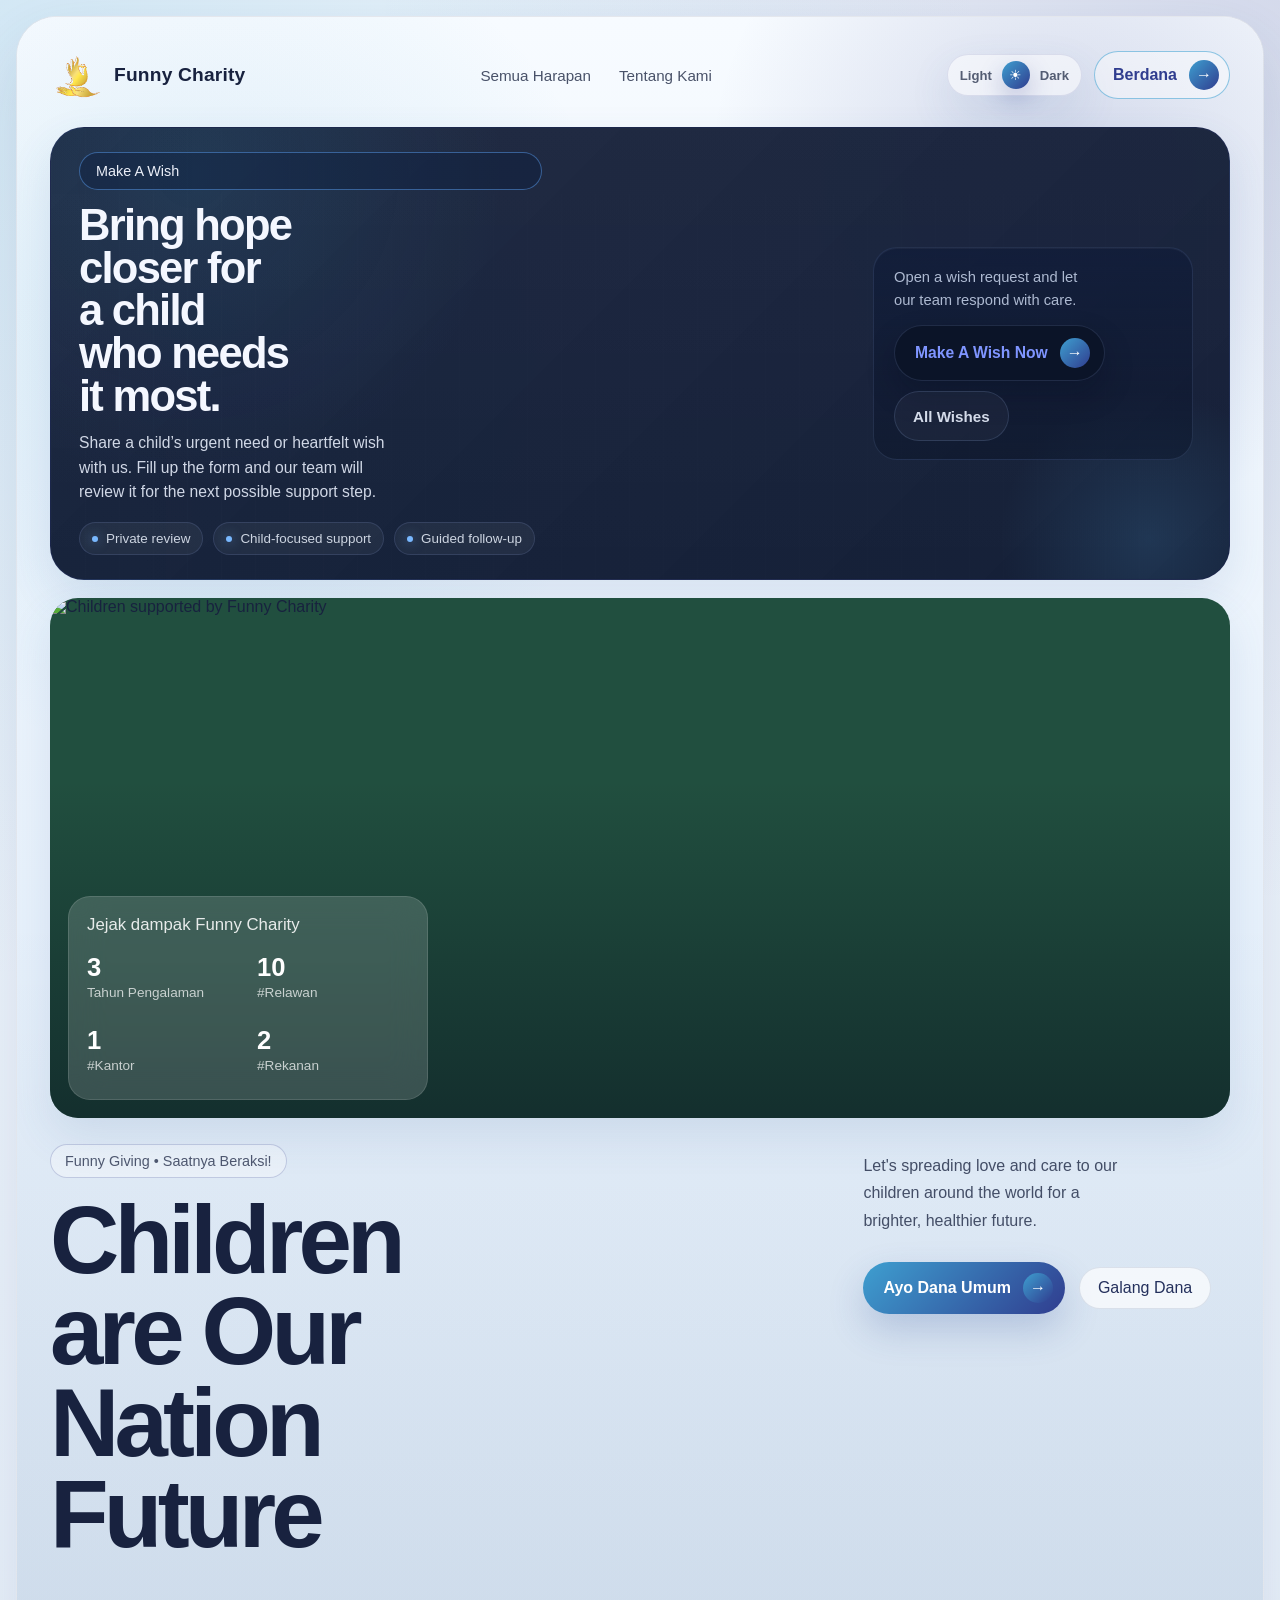
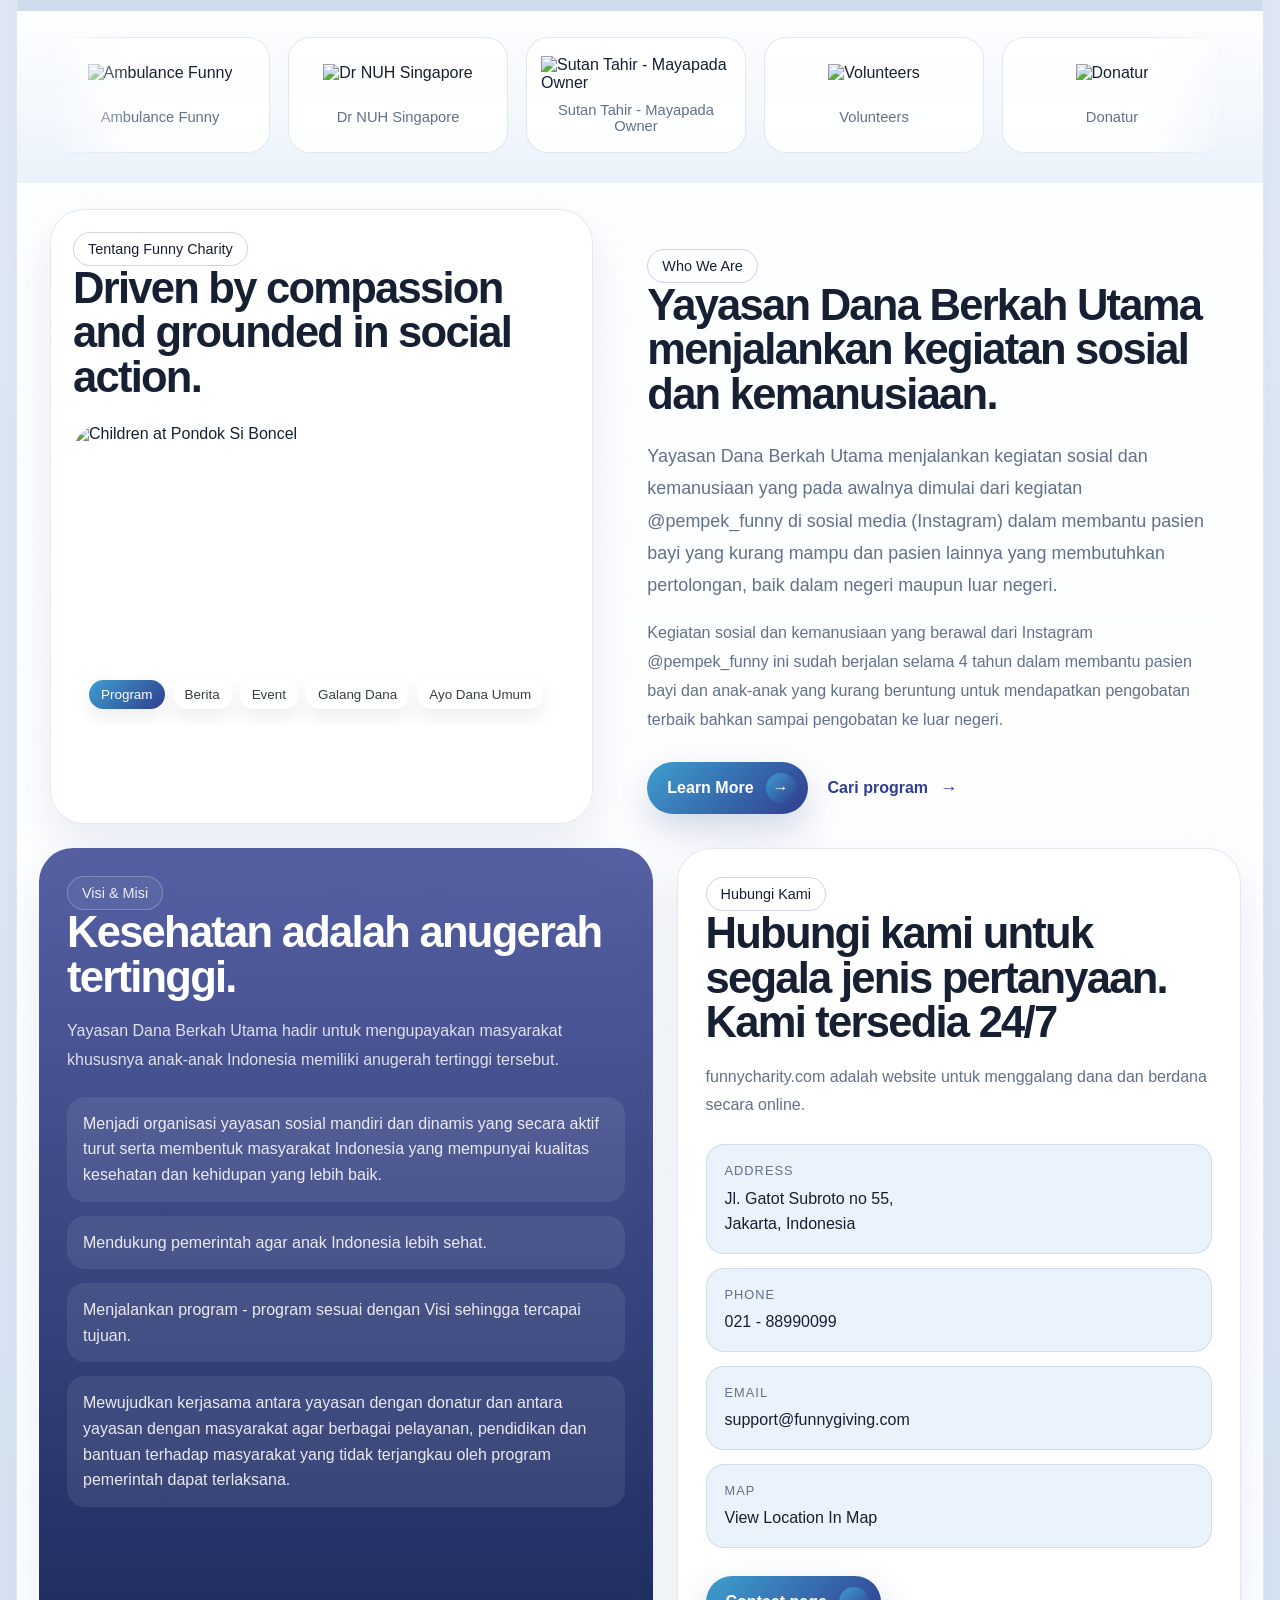
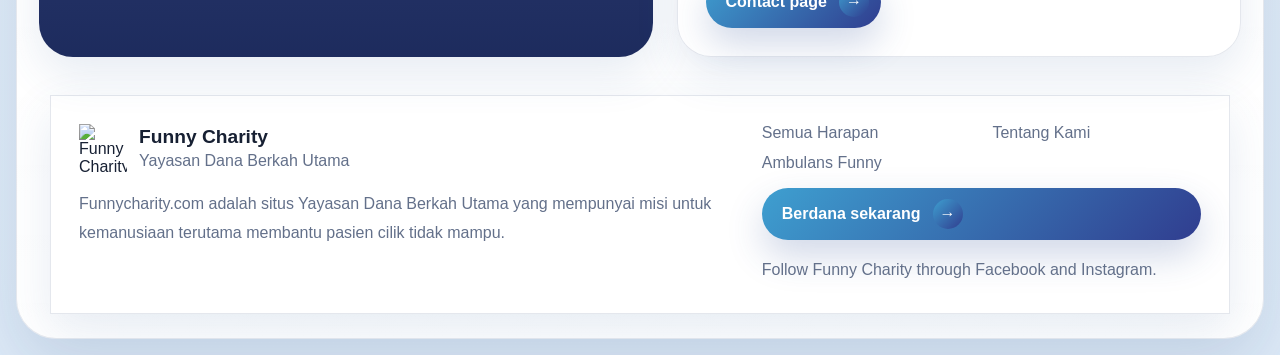
==== index.html @ 7065d40a "Prepare static site for GitHub Pages homepage - add index.html as the new homepage entry cloned from" ====
<!DOCTYPE html>
<html lang="en">
  <head>
    <meta charset="UTF-8" />
    <meta name="viewport" content="width=device-width, initial-scale=1.0" />
    <title>Funny Giving - Saatnya Beraksi! | Version 02</title>
    <meta
      name="description"
      content="Funnycharity.com adalah website untuk menggalang dana dan berdonasi secara online"
    />
    <script>
      (function () {
        var storedTheme = localStorage.getItem("funny-theme");
        if (storedTheme === "light" || storedTheme === "dark") {
          document.documentElement.setAttribute("data-theme", storedTheme);
        }
      })();
    </script>
    <link rel="stylesheet" href="home-02.css" />
  </head>
  <body>
    <div class="page-shell">
      <section class="hero">
        <div class="container">
          <nav class="nav" aria-label="Primary">
            <a class="brand" href="index.html">
              <img
                src="assets/buddha-hand-transparent-tight.png"
                alt="Buddha hand logo"
              />
              <span>Funny Charity</span>
            </a>

            <ul class="nav-links">
              <li><a href="all-wishes.html">Semua Harapan</a></li>
              <li><a href="about-me.html">Tentang Kami</a></li>
            </ul>

            <div class="nav-actions">
              <button
                class="theme-toggle"
                type="button"
                aria-label="Switch to dark mode"
                aria-pressed="false"
              >
                <span class="theme-toggle-track">
                  <span class="theme-toggle-label theme-toggle-label-light">Light</span>
                  <span class="theme-toggle-thumb" aria-hidden="true"></span>
                  <span class="theme-toggle-label theme-toggle-label-dark">Dark</span>
                </span>
              </button>

              <a class="nav-cta" href="https://funnycharity.com/general-donate">
                <span>Berdana</span>
                <span aria-hidden="true">→</span>
              </a>
            </div>
          </nav>

          <div class="wish-banner">
            <div class="wish-banner-copy">
              <span class="section-pill">Make A Wish</span>
              <h2>Bring hope closer for a child who needs it most.</h2>
              <p>
                Share a child’s urgent need or heartfelt wish with us. Fill up the form
                and our team will review it for the next possible support step.
              </p>
              <div class="wish-banner-meta" aria-label="Wish request highlights">
                <span>Private review</span>
                <span>Child-focused support</span>
                <span>Guided follow-up</span>
              </div>
            </div>
            <div class="wish-banner-side">
              <p class="wish-banner-note">Open a wish request and let our team respond with care.</p>
              <div class="wish-banner-actions">
                <a class="wish-banner-cta" href="#">
                  <span>Make A Wish Now</span>
                  <span class="button-arrow" aria-hidden="true">→</span>
                </a>
                <a class="wish-banner-secondary" href="all-wishes.html">
                  <span>All Wishes</span>
                </a>
              </div>
            </div>
          </div>

          <div class="hero-media">
            <img
              src="https://funnycharity.com/charity/external/banner/images/5cb47c606c89e_Boncel3.jpg"
              alt="Children supported by Funny Charity"
            />

            <div class="stats-card">
              <h2>Jejak dampak Funny Charity</h2>
              <div class="stats-row">
                <div class="metric">
                  <strong>3</strong>
                  <span>Tahun Pengalaman</span>
                </div>
                <div class="metric">
                  <strong>10</strong>
                  <span>#Relawan</span>
                </div>
                <div class="metric">
                  <strong>1</strong>
                  <span>#Kantor</span>
                </div>
                <div class="metric">
                  <strong>2</strong>
                  <span>#Rekanan</span>
                </div>
              </div>
            </div>
          </div>

          <div class="hero-grid">
            <div class="hero-copy">
              <span class="eyebrow">Funny Giving • Saatnya Beraksi!</span>
              <h1>Children are Our Nation Future</h1>
            </div>

            <div class="hero-side">
              <p>
                Let's spreading love and care to our children around the world for a
                brighter, healthier future.
              </p>
              <div class="hero-actions">
                <a class="button-primary" href="https://funnycharity.com/general-donate">
                  <span>Ayo Dana Umum</span>
                  <span class="button-arrow" aria-hidden="true">→</span>
                </a>
                <a class="button-secondary" href="https://funnycharity.com/make-campaign">
                  <span>Galang Dana</span>
                </a>
              </div>
            </div>
          </div>
        </div>
      </section>

      <section class="partners">
        <div class="container">
          <div class="partner-marquee">
            <div class="partner-track">
              <a class="partner-card" href="https://funnycharity.com/ambulance.php">
                <img
                  src="https://funnycharity.com/charity/giving/resources/images/partners/ambulance-funny-01.jpg"
                  alt="Ambulance Funny"
                />
                <span>Ambulance Funny</span>
              </a>
              <div class="partner-card">
                <img
                  src="https://funnycharity.com/charity/giving/resources/images/partners/img-5.jpg"
                  alt="Dr NUH Singapore"
                />
                <span>Dr NUH Singapore</span>
              </div>
              <div class="partner-card">
                <img
                  src="https://funnycharity.com/charity/giving/resources/images/partners/img-3.jpg"
                  alt="Sutan Tahir - Mayapada Owner"
                />
                <span>Sutan Tahir - Mayapada Owner</span>
              </div>
              <div class="partner-card">
                <img
                  src="https://funnycharity.com/charity/giving/resources/images/partners/img-4.jpg"
                  alt="Volunteers"
                />
                <span>Volunteers</span>
              </div>
              <div class="partner-card">
                <img
                  src="https://funnycharity.com/charity/giving/resources/images/partners/img-5.jpg"
                  alt="Donatur"
                />
                <span>Donatur</span>
              </div>
            </div>

            <div class="partner-track" aria-hidden="true">
              <a class="partner-card" href="https://funnycharity.com/ambulance.php" tabindex="-1">
                <img
                  src="https://funnycharity.com/charity/giving/resources/images/partners/ambulance-funny-01.jpg"
                  alt=""
                />
                <span>Ambulance Funny</span>
              </a>
              <div class="partner-card">
                <img
                  src="https://funnycharity.com/charity/giving/resources/images/partners/img-5.jpg"
                  alt=""
                />
                <span>Dr NUH Singapore</span>
              </div>
              <div class="partner-card">
                <img
                  src="https://funnycharity.com/charity/giving/resources/images/partners/img-3.jpg"
                  alt=""
                />
                <span>Sutan Tahir - Mayapada Owner</span>
              </div>
              <div class="partner-card">
                <img
                  src="https://funnycharity.com/charity/giving/resources/images/partners/img-4.jpg"
                  alt=""
                />
                <span>Volunteers</span>
              </div>
              <div class="partner-card">
                <img
                  src="https://funnycharity.com/charity/giving/resources/images/partners/img-5.jpg"
                  alt=""
                />
                <span>Donatur</span>
              </div>
            </div>
          </div>
        </div>
      </section>

      <section class="section">
        <div class="container two-column">
          <div class="panel panel-visual">
            <span class="section-pill">Tentang Funny Charity</span>
            <h2>Driven by compassion and grounded in social action.</h2>

            <div class="panel-image">
              <img
                src="https://funnycharity.com/charity/external/banner/images/5cc150e307b4e_Boncel10-1.jpg"
                alt="Children at Pondok Si Boncel"
              />

              <div class="tag-list" aria-label="Program tags">
                <span class="tag tag-highlight">Program</span>
                <span class="tag">Berita</span>
                <span class="tag">Event</span>
                <span class="tag">Galang Dana</span>
                <span class="tag">Ayo Dana Umum</span>
              </div>
            </div>
          </div>

          <div class="content-pane">
            <span class="section-pill">Who We Are</span>
            <h2>
              Yayasan Dana Berkah Utama menjalankan kegiatan sosial dan kemanusiaan.
            </h2>
            <p class="lead">
              Yayasan Dana Berkah Utama menjalankan kegiatan sosial dan kemanusiaan yang
              pada awalnya dimulai dari kegiatan @pempek_funny di sosial media
              (Instagram) dalam membantu pasien bayi yang kurang mampu dan pasien
              lainnya yang membutuhkan pertolongan, baik dalam negeri maupun luar negeri.
            </p>
            <p class="paragraph-spacer">
              Kegiatan sosial dan kemanusiaan yang berawal dari Instagram @pempek_funny
              ini sudah berjalan selama 4 tahun dalam membantu pasien bayi dan anak-anak
              yang kurang beruntung untuk mendapatkan pengobatan terbaik bahkan sampai
              pengobatan ke luar negeri.
            </p>

            <div class="button-row">
              <a class="button-primary" href="https://funnycharity.com/about">
                <span>Learn More</span>
                <span class="button-arrow" aria-hidden="true">→</span>
              </a>
              <a class="mini-link" href="https://funnycharity.com/program/all">
                <span>Cari program</span>
                <span aria-hidden="true">→</span>
              </a>
            </div>
          </div>
        </div>
      </section>

      <section class="split-lower">
        <div class="vision-card">
          <span class="section-pill">Visi &amp; Misi</span>
          <h3>Kesehatan adalah anugerah tertinggi.</h3>
          <p class="vision-copy">
            Yayasan Dana Berkah Utama hadir untuk mengupayakan masyarakat khususnya
            anak-anak Indonesia memiliki anugerah tertinggi tersebut.
          </p>
          <ul class="vision-list">
            <li>
              Menjadi organisasi yayasan sosial mandiri dan dinamis yang secara aktif
              turut serta membentuk masyarakat Indonesia yang mempunyai kualitas
              kesehatan dan kehidupan yang lebih baik.
            </li>
            <li>Mendukung pemerintah agar anak Indonesia lebih sehat.</li>
            <li>
              Menjalankan program - program sesuai dengan Visi sehingga tercapai tujuan.
            </li>
            <li>
              Mewujudkan kerjasama antara yayasan dengan donatur dan antara yayasan
              dengan masyarakat agar berbagai pelayanan, pendidikan dan bantuan terhadap
              masyarakat yang tidak terjangkau oleh program pemerintah dapat terlaksana.
            </li>
          </ul>
        </div>

        <div class="contact-card">
          <span class="section-pill">Hubungi Kami</span>
          <h2>Hubungi kami untuk segala jenis pertanyaan. Kami tersedia 24/7</h2>
          <p class="paragraph-spacer">
            funnycharity.com adalah website untuk menggalang dana dan berdana secara
            online.
          </p>

          <ul class="contact-list">
            <li>
              <span class="contact-label">Address</span>
              Jl. Gatot Subroto no 55,<br />Jakarta, Indonesia
            </li>
            <li>
              <span class="contact-label">Phone</span>
              <a href="tel:02188990099">021 - 88990099</a>
            </li>
            <li>
              <span class="contact-label">Email</span>
              <a href="mailto:support@funnygiving.com">support@funnygiving.com</a>
            </li>
            <li>
              <span class="contact-label">Map</span>
              <a
                href="https://www.google.com/maps/embed?pb=!1m18!1m12!1m3!1d3677.7898246149844!2d89.5601340147084!3d22.810250485060976!2m3!1f0!2f0!3f0!3m2!1i1024!2i768!4f13.1!3m3!1m2!1s0x39ff901d89110f01%3A0x8dbefa2e360efc60!2z4Kaw4Kef4KeH4KayIOCmruCni-CnnA!5e0!3m2!1sbn!2sbd!4v1486012212575"
              >
                View Location In Map
              </a>
            </li>
          </ul>

          <div class="button-row">
            <a class="button-primary" href="https://funnycharity.com/contact">
              <span>Contact page</span>
              <span class="button-arrow" aria-hidden="true">→</span>
            </a>
          </div>
        </div>
      </section>

      <footer>
        <div class="container footer-panel">
          <div>
            <div class="footer-brand">
              <img
                src="https://funnycharity.com/charity/giving/resources/images/footer-logo.png"
                alt="Funny Charity"
              />
              <div>
                <strong class="footer-brand-title">Funny Charity</strong>
                <span class="footer-brand-subtitle">Yayasan Dana Berkah Utama</span>
              </div>
            </div>

            <p class="footer-copy">
              Funnycharity.com adalah situs Yayasan Dana Berkah Utama yang mempunyai
              misi untuk kemanusiaan terutama membantu pasien cilik tidak mampu.
            </p>
          </div>

          <div class="footer-cta">
            <ul class="footer-links">
              <li><a href="all-wishes.html">Semua Harapan</a></li>
              <li><a href="about-me.html">Tentang Kami</a></li>
              <li><a href="https://funnycharity.com/ambulance">Ambulans Funny</a></li>
            </ul>
            <a class="button-primary" href="https://funnycharity.com/general-donate">
              <span>Berdana sekarang</span>
              <span class="button-arrow" aria-hidden="true">→</span>
            </a>
            <p>
              Follow Funny Charity through
              <a href="https://www.facebook.com/pempekfunny">Facebook</a>
              and
              <a href="https://www.instagram.com/pempek_funny">Instagram</a>.
            </p>
          </div>
        </div>
      </footer>
    </div>

    <script>
      (function () {
        var root = document.documentElement;
        var toggle = document.querySelector(".theme-toggle");
        if (!toggle) return;

        function getTheme() {
          return root.getAttribute("data-theme") === "dark" ? "dark" : "light";
        }

        function applyTheme(theme) {
          root.setAttribute("data-theme", theme);
          localStorage.setItem("funny-theme", theme);
          var isDark = theme === "dark";
          toggle.setAttribute("aria-pressed", String(isDark));
          toggle.setAttribute(
            "aria-label",
            isDark ? "Switch to light mode" : "Switch to dark mode"
          );
        }

        applyTheme(getTheme());

        toggle.addEventListener("click", function () {
          applyTheme(getTheme() === "dark" ? "light" : "dark");
        });
      })();
    </script>
  </body>
</html>
---- home-02.css ----
:root {
  --font-base: "Avenir Next", "Segoe UI", sans-serif;
  --blue-500: #3e9fd0;
  --blue-600: #2f87bb;
  --indigo-700: #303d8f;
  --indigo-800: #253374;
  --gold-500: #e3b437;
  --radius-xl: 34px;
  --radius-lg: 26px;
  --radius-md: 18px;
  --max: 1180px;
  --bg: #edf4fb;
  --bg-gradient-start: #f5f9fe;
  --bg-gradient-end: #deebf8;
  --surface: rgba(255, 255, 255, 0.8);
  --surface-strong: #ffffff;
  --surface-soft: #eaf2fb;
  --hero-start: #f7fbff;
  --hero-end: #dbe9f8;
  --hero-ink: #18223f;
  --ink: #172033;
  --muted: #63708a;
  --line: rgba(39, 60, 109, 0.12);
  --border-strong: rgba(48, 61, 143, 0.22);
  --accent: var(--blue-500);
  --accent-strong: var(--indigo-700);
  --accent-contrast: #ffffff;
  --button-secondary-bg: rgba(255, 255, 255, 0.68);
  --button-secondary-ink: #24305c;
  --card-shadow: 0 28px 70px rgba(33, 60, 113, 0.15);
  --soft-shadow: 0 18px 44px rgba(55, 96, 153, 0.12);
  --glass: rgba(255, 255, 255, 0.16);
  --panel-overlay: linear-gradient(180deg, rgba(255, 255, 255, 0.08), rgba(255, 255, 255, 0));
  color-scheme: light;
}

:root[data-theme="dark"] {
  --bg: #09101f;
  --bg-gradient-start: #10192e;
  --bg-gradient-end: #050913;
  --surface: rgba(12, 20, 38, 0.9);
  --surface-strong: #101a31;
  --surface-soft: #15223f;
  --hero-start: #111d38;
  --hero-end: #070c19;
  --hero-ink: #f4f7ff;
  --ink: #e8eefc;
  --muted: #9aa8c6;
  --line: rgba(145, 169, 226, 0.16);
  --border-strong: rgba(84, 167, 224, 0.36);
  --accent: #54a7e0;
  --accent-strong: #7b8fff;
  --accent-contrast: #061122;
  --button-secondary-bg: rgba(115, 147, 219, 0.12);
  --button-secondary-ink: #edf4ff;
  --card-shadow: 0 28px 80px rgba(1, 7, 18, 0.55);
  --soft-shadow: 0 20px 48px rgba(0, 0, 0, 0.28);
  --glass: rgba(11, 21, 43, 0.42);
  --panel-overlay: linear-gradient(180deg, rgba(91, 124, 198, 0.08), rgba(14, 19, 34, 0));
  color-scheme: dark;
}

* {
  box-sizing: border-box;
}

html {
  scroll-behavior: smooth;
}

body {
  margin: 0;
  font-family: var(--font-base);
  color: var(--ink);
  background:
    radial-gradient(circle at top left, rgba(62, 159, 208, 0.18), transparent 26%),
    radial-gradient(circle at top right, rgba(48, 61, 143, 0.16), transparent 24%),
    linear-gradient(180deg, var(--bg-gradient-start) 0%, var(--bg-gradient-end) 100%);
  transition: background 220ms ease, color 220ms ease;
}

img {
  display: block;
  max-width: 100%;
}

a {
  color: inherit;
  text-decoration: none;
}

button {
  font: inherit;
}

h1,
h2,
h3,
p {
  margin: 0;
}

.page-shell {
  width: min(calc(100% - 32px), 1280px);
  margin: 16px auto;
  border-radius: 40px;
  overflow: hidden;
  box-shadow: var(--card-shadow);
  background: linear-gradient(180deg, var(--surface) 0%, var(--surface-strong) 100%);
  border: 1px solid var(--line);
  backdrop-filter: blur(18px);
}

.container {
  width: min(100%, var(--max));
  margin: 0 auto;
}

.hero {
  position: relative;
  padding: 28px 22px 18px;
  color: var(--hero-ink);
  background:
    radial-gradient(circle at 15% 20%, rgba(62, 159, 208, 0.16), transparent 26%),
    radial-gradient(circle at 84% 10%, rgba(48, 61, 143, 0.18), transparent 20%),
    linear-gradient(180deg, var(--hero-start), var(--hero-end));
}

.hero::after {
  content: "";
  position: absolute;
  inset: 0;
  background:
    linear-gradient(135deg, rgba(255, 255, 255, 0.06), transparent 34%),
    linear-gradient(180deg, transparent 56%, rgba(7, 14, 34, 0.06));
  pointer-events: none;
}

.hero > * {
  position: relative;
  z-index: 1;
}

.nav {
  display: flex;
  align-items: center;
  justify-content: space-between;
  gap: 20px;
  padding: 4px 0 26px;
}

.brand {
  display: inline-flex;
  align-items: center;
  gap: 12px;
  min-width: 0;
}

.brand img {
  width: 52px;
  height: 52px;
  object-fit: contain;
  flex: 0 0 auto;
}

.brand span {
  font-size: 1.2rem;
  font-weight: 600;
  letter-spacing: 0.01em;
}

.nav-links {
  display: flex;
  align-items: center;
  gap: 28px;
  list-style: none;
  padding: 0;
  margin: 0;
  color: color-mix(in srgb, var(--hero-ink) 78%, transparent);
  font-size: 0.95rem;
}

.nav-links a:hover,
.nav-links a:focus-visible,
.footer-links a:hover,
.footer-links a:focus-visible,
.contact-list a:hover,
.contact-list a:focus-visible {
  color: var(--accent);
}

.nav-actions {
  display: inline-flex;
  align-items: center;
  gap: 12px;
}

.theme-toggle {
  padding: 0;
  border: 0;
  background: transparent;
  color: inherit;
  cursor: pointer;
}

.theme-toggle-track {
  display: inline-flex;
  align-items: center;
  gap: 10px;
  min-width: 122px;
  padding: 6px 12px;
  border-radius: 999px;
  background: rgba(255, 255, 255, 0.5);
  border: 1px solid rgba(48, 61, 143, 0.12);
  box-shadow: var(--soft-shadow);
}

:root[data-theme="dark"] .theme-toggle-track {
  background: rgba(11, 20, 40, 0.84);
  border-color: rgba(102, 144, 227, 0.24);
}

.theme-toggle-label {
  font-size: 0.82rem;
  font-weight: 600;
  color: color-mix(in srgb, var(--hero-ink) 72%, transparent);
}

.theme-toggle-thumb {
  position: relative;
  display: inline-grid;
  place-items: center;
  width: 28px;
  height: 28px;
  flex: 0 0 28px;
  border-radius: 50%;
  background: linear-gradient(135deg, var(--accent), var(--accent-strong));
  box-shadow: 0 10px 24px rgba(47, 61, 143, 0.28);
}

.theme-toggle-thumb::before {
  content: "☀";
  font-size: 0.88rem;
  color: #fff;
}

:root[data-theme="dark"] .theme-toggle-thumb::before {
  content: "☾";
  color: var(--accent-contrast);
}

.nav-cta,
.button-primary,
.button-secondary,
.mini-link {
  display: inline-flex;
  align-items: center;
  gap: 12px;
  border-radius: 999px;
  transition: transform 180ms ease, box-shadow 180ms ease, background 180ms ease;
}

.nav-cta:hover,
.button-primary:hover,
.button-secondary:hover,
.mini-link:hover {
  transform: translateY(-1px);
}

.nav-cta {
  padding: 8px 10px 8px 18px;
  border: 1px solid color-mix(in srgb, var(--accent) 56%, transparent);
  color: var(--accent-strong);
  font-weight: 700;
  white-space: nowrap;
  background: rgba(255, 255, 255, 0.42);
}

:root[data-theme="dark"] .nav-cta {
  background: rgba(18, 28, 54, 0.8);
}

.nav-cta span:last-child,
.button-arrow {
  display: inline-grid;
  place-items: center;
  width: 30px;
  height: 30px;
  border-radius: 50%;
  background: linear-gradient(135deg, var(--accent), var(--accent-strong));
  color: var(--accent-contrast);
  font-size: 1rem;
  line-height: 1;
}

.wish-banner {
  position: relative;
  display: flex;
  align-items: center;
  justify-content: space-between;
  gap: 24px;
  min-height: 0;
  padding: 24px 28px;
  border: 1px solid var(--border-strong);
  border-radius: 34px;
  background:
    linear-gradient(180deg, rgba(255, 255, 255, 0.04), rgba(255, 255, 255, 0.01)),
    radial-gradient(circle at 12% 10%, rgba(62, 159, 208, 0.12), transparent 28%),
    linear-gradient(135deg, rgba(9, 21, 48, 0.94), rgba(13, 24, 49, 0.98));
  box-shadow: var(--soft-shadow);
  overflow: hidden;
}

.wish-banner::before {
  content: "";
  position: absolute;
  inset: auto -80px -120px auto;
  width: 320px;
  height: 320px;
  border-radius: 50%;
  background: radial-gradient(circle, rgba(84, 167, 224, 0.16), transparent 66%);
  pointer-events: none;
}

.wish-banner::after {
  content: "";
  position: absolute;
  inset: 0;
  background:
    linear-gradient(90deg, rgba(255, 255, 255, 0.02), transparent 40%),
    repeating-linear-gradient(
      90deg,
      rgba(255, 255, 255, 0.025) 0,
      rgba(255, 255, 255, 0.025) 1px,
      transparent 1px,
      transparent 34px
    );
  opacity: 0.28;
  pointer-events: none;
}

:root[data-theme="dark"] .wish-banner {
  background:
    linear-gradient(180deg, rgba(255, 255, 255, 0.03), rgba(255, 255, 255, 0.01)),
    radial-gradient(circle at 12% 10%, rgba(84, 167, 224, 0.12), transparent 28%),
    linear-gradient(135deg, rgba(9, 21, 48, 0.96), rgba(7, 16, 34, 0.99));
}

.wish-banner-copy {
  position: relative;
  z-index: 1;
  display: grid;
  gap: 14px;
  align-content: start;
  flex: 1 1 520px;
  max-width: 52ch;
  color: #f4f7ff;
}

.wish-banner .section-pill {
  width: min(100%, 470px);
  justify-content: flex-start;
  padding: 10px 16px;
  border-color: rgba(87, 152, 231, 0.52);
  background: rgba(13, 29, 63, 0.38);
  color: rgba(244, 247, 255, 0.96);
}

.wish-banner-copy h2 {
  max-width: 11ch;
  font-size: clamp(2.2rem, 3.4vw, 3.4rem);
  line-height: 0.98;
  letter-spacing: -0.04em;
  font-weight: 600;
  text-wrap: balance;
}

.wish-banner-copy p {
  color: rgba(228, 235, 248, 0.9);
  line-height: 1.55;
  font-size: 0.98rem;
  max-width: 38ch;
}

.wish-banner-meta {
  display: flex;
  flex-wrap: wrap;
  gap: 10px;
  margin-top: 4px;
}

.wish-banner-meta span {
  display: inline-flex;
  align-items: center;
  gap: 8px;
  padding: 8px 12px;
  border-radius: 999px;
  background: rgba(255, 255, 255, 0.05);
  border: 1px solid rgba(145, 169, 226, 0.16);
  color: rgba(237, 244, 255, 0.84);
  font-size: 0.84rem;
}

.wish-banner-meta span::before {
  content: "";
  width: 6px;
  height: 6px;
  border-radius: 50%;
  background: #79b8ff;
  box-shadow: 0 0 12px rgba(121, 184, 255, 0.6);
}

.wish-banner-side {
  position: relative;
  z-index: 1;
  display: grid;
  justify-items: start;
  gap: 14px;
  flex: 0 0 320px;
  padding: 18px 20px;
  margin-right: 8px;
  border-radius: 24px;
  background: linear-gradient(180deg, rgba(16, 28, 57, 0.72), rgba(10, 19, 39, 0.44));
  border: 1px solid rgba(145, 169, 226, 0.14);
  box-shadow: inset 0 1px 0 rgba(255, 255, 255, 0.04);
}

.wish-banner-note {
  max-width: 24ch;
  color: rgba(212, 225, 247, 0.8);
  line-height: 1.55;
  font-size: 0.92rem;
}

.wish-banner-actions {
  display: flex;
  flex-wrap: wrap;
  gap: 10px;
}

.wish-banner-cta {
  display: inline-flex;
  align-items: center;
  gap: 12px;
  padding: 12px 14px 12px 20px;
  border-radius: 999px;
  background: rgba(11, 20, 40, 0.92);
  border: 1px solid rgba(145, 169, 226, 0.16);
  color: #7f95ff;
  font-weight: 700;
  font-size: 0.98rem;
  white-space: nowrap;
  box-shadow: 0 14px 30px rgba(4, 10, 24, 0.24);
  transition: transform 180ms ease, box-shadow 180ms ease, background 180ms ease;
  align-self: center;
  margin-right: 0;
}

.wish-banner-cta:hover,
.wish-banner-cta:focus-visible {
  transform: translateY(-1px);
  box-shadow: 0 18px 34px rgba(4, 10, 24, 0.32);
}

.wish-banner-cta .button-arrow {
  box-shadow: none;
}

.wish-banner-secondary {
  display: inline-flex;
  align-items: center;
  justify-content: center;
  min-height: 50px;
  padding: 12px 18px;
  border-radius: 999px;
  border: 1px solid rgba(145, 169, 226, 0.18);
  background: rgba(255, 255, 255, 0.04);
  color: rgba(228, 235, 248, 0.92);
  font-weight: 600;
  font-size: 0.95rem;
  transition: transform 180ms ease, background 180ms ease, border-color 180ms ease;
}

.wish-banner-secondary:hover,
.wish-banner-secondary:focus-visible {
  transform: translateY(-1px);
  background: rgba(255, 255, 255, 0.08);
  border-color: rgba(145, 169, 226, 0.28);
}

.hero-grid {
  display: grid;
  grid-template-columns: minmax(0, 1.2fr) minmax(260px, 0.56fr);
  gap: 28px;
  align-items: start;
  padding: 26px 0 34px;
}

.eyebrow,
.section-pill {
  display: inline-flex;
  align-items: center;
  gap: 8px;
  padding: 8px 14px;
  border: 1px solid var(--border-strong);
  border-radius: 999px;
  font-size: 0.9rem;
}

.eyebrow {
  color: color-mix(in srgb, var(--hero-ink) 74%, transparent);
  margin-bottom: 16px;
  background: rgba(255, 255, 255, 0.34);
}

:root[data-theme="dark"] .eyebrow {
  background: rgba(14, 23, 44, 0.66);
}

.hero-copy h1 {
  max-width: 9ch;
  font-size: clamp(3.5rem, 8vw, 6rem);
  line-height: 0.95;
  letter-spacing: -0.05em;
  font-weight: 600;
}

.hero-side {
  padding-top: 8px;
}

.hero-side p {
  max-width: 30ch;
  color: color-mix(in srgb, var(--hero-ink) 78%, transparent);
  line-height: 1.7;
  font-size: 1rem;
}

.hero-actions,
.button-row {
  display: flex;
  flex-wrap: wrap;
  gap: 14px;
  align-items: center;
}

.hero-actions {
  margin-top: 28px;
}

.button-primary {
  padding: 11px 12px 11px 20px;
  background: linear-gradient(135deg, var(--accent), var(--accent-strong));
  color: var(--accent-contrast);
  font-weight: 700;
  box-shadow: 0 16px 36px rgba(46, 79, 152, 0.22);
}

.button-secondary {
  padding: 11px 18px;
  background: var(--button-secondary-bg);
  border: 1px solid var(--line);
  color: var(--button-secondary-ink);
}

.hero-media,
.panel,
.vision-card,
.contact-card,
.footer-panel {
  box-shadow: var(--soft-shadow);
}

.hero-media {
  position: relative;
  margin-top: 18px;
  min-height: 520px;
  border-radius: 28px;
  overflow: hidden;
  background: #214f3f;
}

.hero-media::after {
  content: "";
  position: absolute;
  inset: 0;
  background: linear-gradient(180deg, transparent 35%, rgba(5, 12, 27, 0.48));
  pointer-events: none;
}

.hero-media img {
  width: 100%;
  height: 100%;
  object-fit: cover;
}

.stats-card {
  position: absolute;
  left: 18px;
  bottom: 18px;
  width: min(360px, calc(100% - 36px));
  padding: 18px;
  border-radius: 22px;
  background: var(--glass);
  border: 1px solid rgba(255, 255, 255, 0.12);
  backdrop-filter: blur(18px);
  color: #fff;
  z-index: 1;
}

.stats-card h2 {
  font-size: 1.05rem;
  font-weight: 500;
  color: rgba(255, 255, 255, 0.88);
  margin-bottom: 10px;
}

.stats-row {
  display: grid;
  grid-template-columns: repeat(2, minmax(0, 1fr));
  gap: 10px 18px;
}

.metric {
  padding: 8px 0;
}

.metric strong {
  display: block;
  font-size: 1.6rem;
  font-weight: 600;
}

.metric span {
  display: block;
  margin-top: 3px;
  color: rgba(255, 255, 255, 0.72);
  font-size: 0.85rem;
}

.partners {
  padding: 26px 22px 30px;
  background: var(--panel-overlay), linear-gradient(180deg, transparent 0%, var(--surface-soft) 100%);
}

.partner-marquee {
  display: flex;
  gap: 18px;
  overflow: hidden;
  -webkit-mask-image: linear-gradient(
    90deg,
    transparent 0,
    rgba(0, 0, 0, 1) 7%,
    rgba(0, 0, 0, 1) 93%,
    transparent 100%
  );
  mask-image: linear-gradient(
    90deg,
    transparent 0,
    rgba(0, 0, 0, 1) 7%,
    rgba(0, 0, 0, 1) 93%,
    transparent 100%
  );
}

.partner-track {
  display: flex;
  gap: 18px;
  align-items: stretch;
  flex: 0 0 auto;
  min-width: max-content;
  animation: partner-marquee 28s linear infinite;
}

.partner-card {
  display: grid;
  place-items: center;
  gap: 10px;
  width: 220px;
  min-height: 116px;
  padding: 18px 14px;
  border-radius: 22px;
  background: color-mix(in srgb, var(--surface-strong) 90%, transparent);
  border: 1px solid var(--line);
}

.partner-card img {
  max-height: 56px;
  object-fit: contain;
}

.partner-card span {
  color: var(--muted);
  text-align: center;
  font-size: 0.92rem;
}

.partner-marquee:hover .partner-track {
  animation-play-state: paused;
}

@keyframes partner-marquee {
  from {
    transform: translateX(0);
  }

  to {
    transform: translateX(calc(-100% - 18px));
  }
}

.section {
  padding: 26px 22px 0;
}

.two-column {
  display: grid;
  grid-template-columns: minmax(0, 0.94fr) minmax(0, 1.06fr);
  gap: 24px;
}

.panel {
  border-radius: var(--radius-xl);
  overflow: hidden;
}

.panel-visual,
.contact-card,
.footer-panel {
  background: color-mix(in srgb, var(--surface-strong) 92%, transparent);
  border: 1px solid var(--line);
}

.panel-visual {
  padding: 22px;
}

.panel-visual h2,
.content-pane h2,
.vision-card h3,
.contact-card h2 {
  font-size: clamp(2rem, 3.4vw, 3.2rem);
  line-height: 1.02;
  letter-spacing: -0.04em;
  font-weight: 600;
}

.panel-image {
  position: relative;
  margin-top: 26px;
  min-height: 300px;
  border-radius: 28px;
  overflow: hidden;
}

.panel-image img {
  width: 100%;
  height: 100%;
  object-fit: cover;
}

.tag-list {
  position: absolute;
  left: 16px;
  right: 16px;
  bottom: 16px;
  display: flex;
  flex-wrap: wrap;
  gap: 8px;
}

.tag {
  display: inline-flex;
  align-items: center;
  padding: 7px 12px;
  border-radius: 999px;
  background: rgba(255, 255, 255, 0.92);
  color: #34413b;
  font-size: 0.84rem;
  box-shadow: 0 8px 20px rgba(0, 0, 0, 0.08);
}

.tag.tag-highlight {
  background: linear-gradient(135deg, var(--accent), var(--accent-strong));
  color: var(--accent-contrast);
}

.content-pane {
  padding: 40px 18px 10px 30px;
}

.content-pane p,
.vision-card p,
.contact-card p,
.footer-copy,
.footer-cta p {
  color: var(--muted);
  line-height: 1.8;
  font-size: 1rem;
}

.content-pane .lead {
  margin-top: 24px;
  font-size: 1.12rem;
}

.paragraph-spacer {
  margin-top: 18px;
}

.button-row {
  gap: 14px 20px;
  margin-top: 28px;
}

.mini-link {
  padding: 10px 0;
  color: var(--accent-strong);
  font-weight: 700;
}

.mini-link span:last-child {
  font-size: 1.1rem;
}

.split-lower {
  display: grid;
  grid-template-columns: minmax(0, 1fr) minmax(0, 0.92fr);
  gap: 24px;
  padding: 24px 22px 30px;
}

.vision-card,
.contact-card {
  padding: 28px;
  border-radius: var(--radius-xl);
}

.vision-card {
  color: #fff;
  background:
    linear-gradient(180deg, rgba(48, 61, 143, 0.82), rgba(20, 35, 87, 0.96)),
    url("https://funnycharity.com/charity/giving/resources/images/fun-fact-bg.jpg") center/cover;
}

.vision-card .section-pill {
  color: rgba(255, 255, 255, 0.88);
  border-color: rgba(255, 255, 255, 0.24);
  background: rgba(255, 255, 255, 0.05);
}

.vision-copy {
  margin-top: 18px;
  color: rgba(255, 255, 255, 0.82) !important;
}

.vision-list,
.contact-list,
.footer-links {
  list-style: none;
  padding: 0;
  margin: 0;
}

.vision-list {
  margin-top: 22px;
  display: grid;
  gap: 14px;
}

.vision-list li {
  padding: 14px 16px;
  border-radius: 18px;
  background: rgba(255, 255, 255, 0.08);
  color: rgba(255, 255, 255, 0.88);
  line-height: 1.6;
}

.contact-list {
  display: grid;
  gap: 14px;
  margin-top: 24px;
}

.contact-list li {
  padding: 16px 18px;
  border-radius: 18px;
  background: var(--surface-soft);
  color: var(--ink);
  line-height: 1.6;
  border: 1px solid var(--line);
}

.contact-label {
  display: block;
  margin-bottom: 4px;
  color: var(--muted);
  font-size: 0.8rem;
  text-transform: uppercase;
  letter-spacing: 0.08em;
}

footer {
  padding: 8px 22px 24px;
}

.footer-panel {
  display: grid;
  grid-template-columns: minmax(0, 1.2fr) minmax(280px, 0.8fr);
  gap: 24px;
  padding: 28px;
}

.footer-brand {
  display: inline-flex;
  align-items: center;
  gap: 12px;
  margin-bottom: 18px;
}

.footer-brand img {
  width: 48px;
  height: 48px;
  object-fit: contain;
}

.footer-brand-title {
  display: block;
  font-size: 1.2rem;
  margin-bottom: 4px;
}

.footer-brand-subtitle {
  color: var(--muted);
}

.footer-links {
  display: grid;
  grid-template-columns: repeat(2, minmax(0, 1fr));
  gap: 12px 22px;
  color: var(--muted);
}

.footer-cta {
  display: grid;
  gap: 16px;
  align-content: start;
}

@media (max-width: 1080px) {
  .nav {
    flex-wrap: wrap;
  }

  .nav-links {
    order: 3;
    flex-wrap: wrap;
    width: 100%;
    gap: 14px 20px;
  }

  .nav-actions {
    margin-left: auto;
  }

  .wish-banner {
    flex-direction: column;
    align-items: flex-start;
    gap: 18px;
    padding: 22px;
    min-height: 0;
  }

  .hero-grid,
  .two-column,
  .split-lower,
  .footer-panel {
    grid-template-columns: 1fr;
  }

  .content-pane {
    padding: 8px 4px 0;
  }

  .partner-card {
    width: 210px;
  }
}

@media (max-width: 720px) {
  .page-shell {
    width: min(calc(100% - 14px), 1280px);
    margin: 7px auto;
    border-radius: 24px;
  }

  .hero,
  .partners,
  .section,
  .split-lower,
  footer {
    padding-left: 14px;
    padding-right: 14px;
  }

  .hero {
    padding-top: 18px;
  }

  .brand img {
    width: 48px;
    height: 48px;
  }

  .brand span {
    font-size: 1rem;
  }

  .nav-actions {
    width: 100%;
    justify-content: space-between;
  }

  .wish-banner {
    padding: 16px;
    border-radius: 22px;
  }

  .wish-banner .section-pill,
  .wish-banner-copy h2 {
    max-width: 100%;
  }

  .wish-banner-copy p {
    max-width: 100%;
  }

  .wish-banner-side {
    width: 100%;
    flex-basis: auto;
    margin-right: 0;
    padding: 14px;
    border-radius: 18px;
  }

  .wish-banner-note {
    max-width: 100%;
  }

  .wish-banner-cta {
    flex: 1 1 220px;
    justify-content: space-between;
    margin-right: 0;
    align-self: stretch;
  }

  .wish-banner-secondary {
    flex: 1 1 160px;
    justify-content: space-between;
  }

  .theme-toggle-track {
    min-width: 112px;
  }

  .hero-copy h1 {
    max-width: 11ch;
  }

  .hero-media {
    min-height: 400px;
  }

  .stats-row,
  .footer-links {
    grid-template-columns: 1fr;
  }

  .partner-card {
    width: 190px;
    min-height: 98px;
  }

  .vision-card,
  .contact-card,
  .footer-panel,
  .panel-visual {
    padding: 20px;
  }
}

@media (prefers-reduced-motion: reduce) {
  .partner-marquee {
    overflow-x: auto;
    -webkit-mask-image: none;
    mask-image: none;
  }

  .partner-track {
    animation: none;
  }

  .nav-cta,
  .button-primary,
  .button-secondary,
  .mini-link {
    transition: none;
  }
}
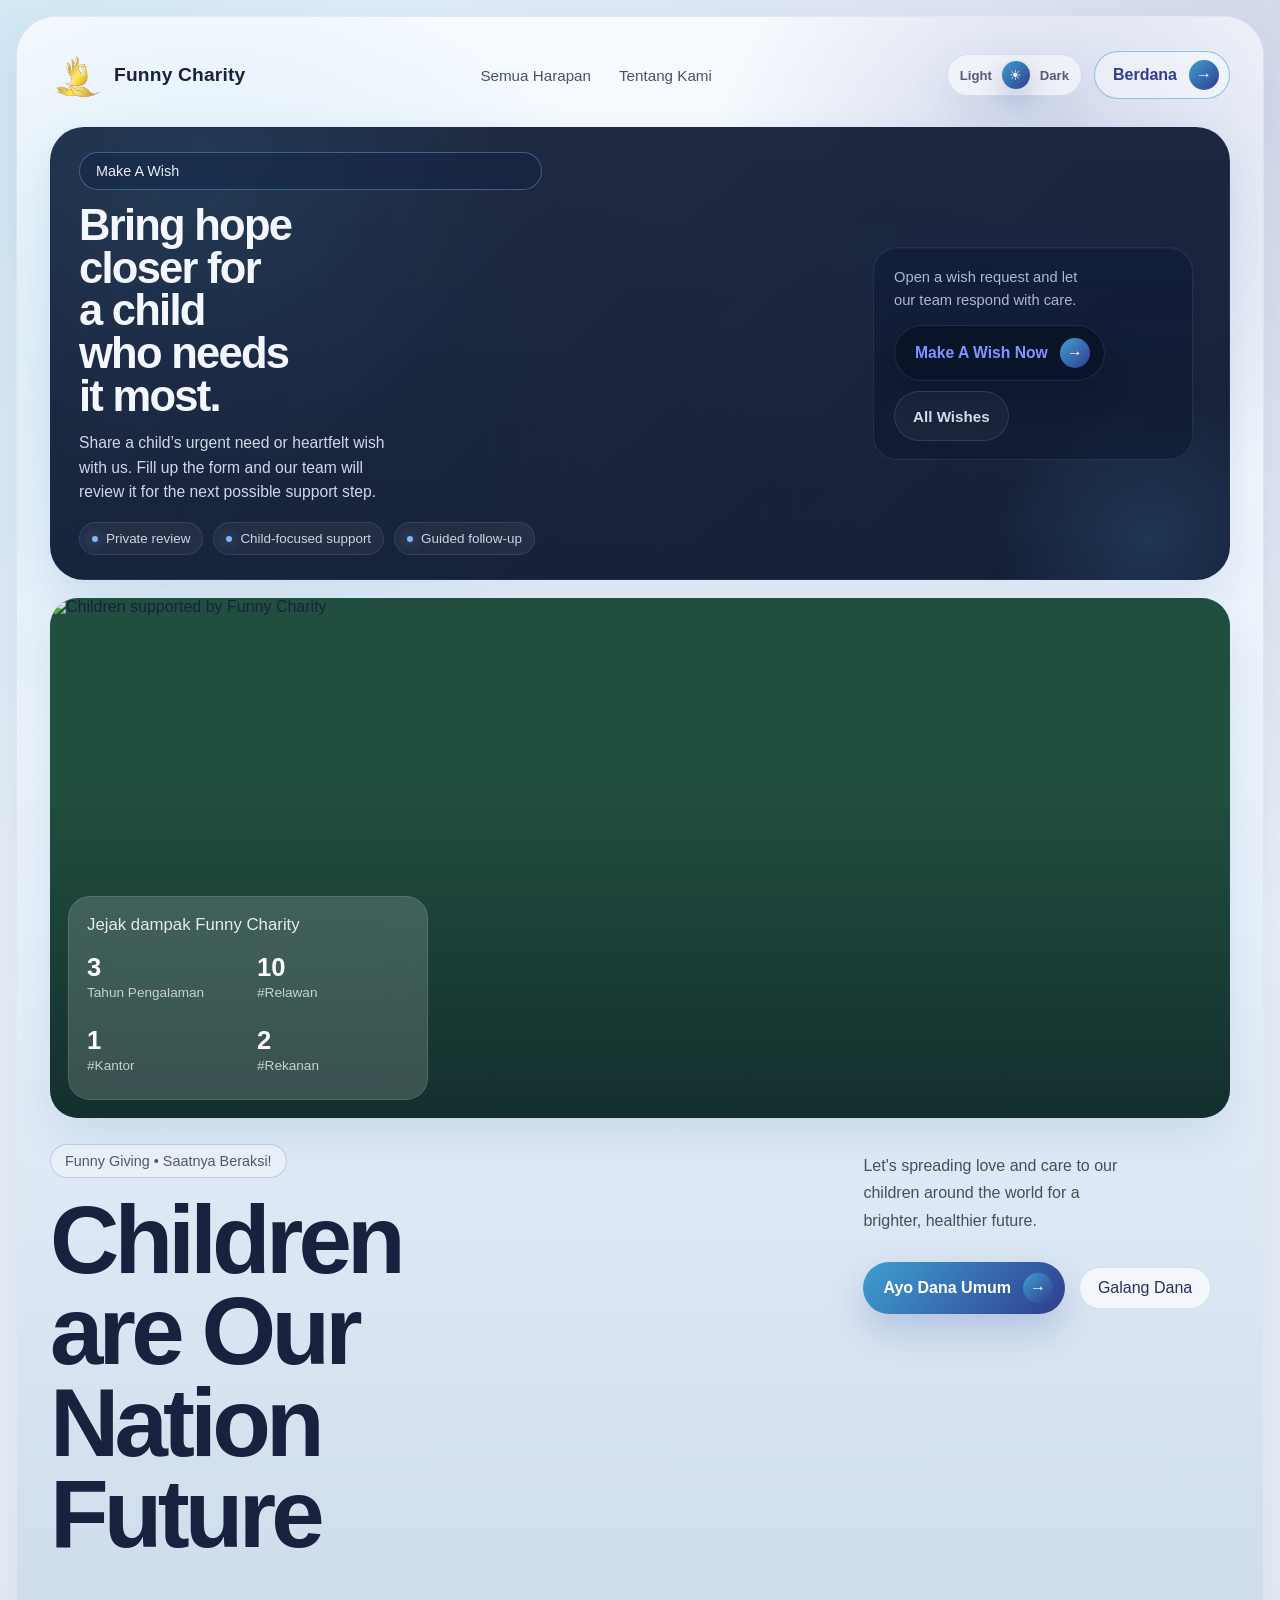
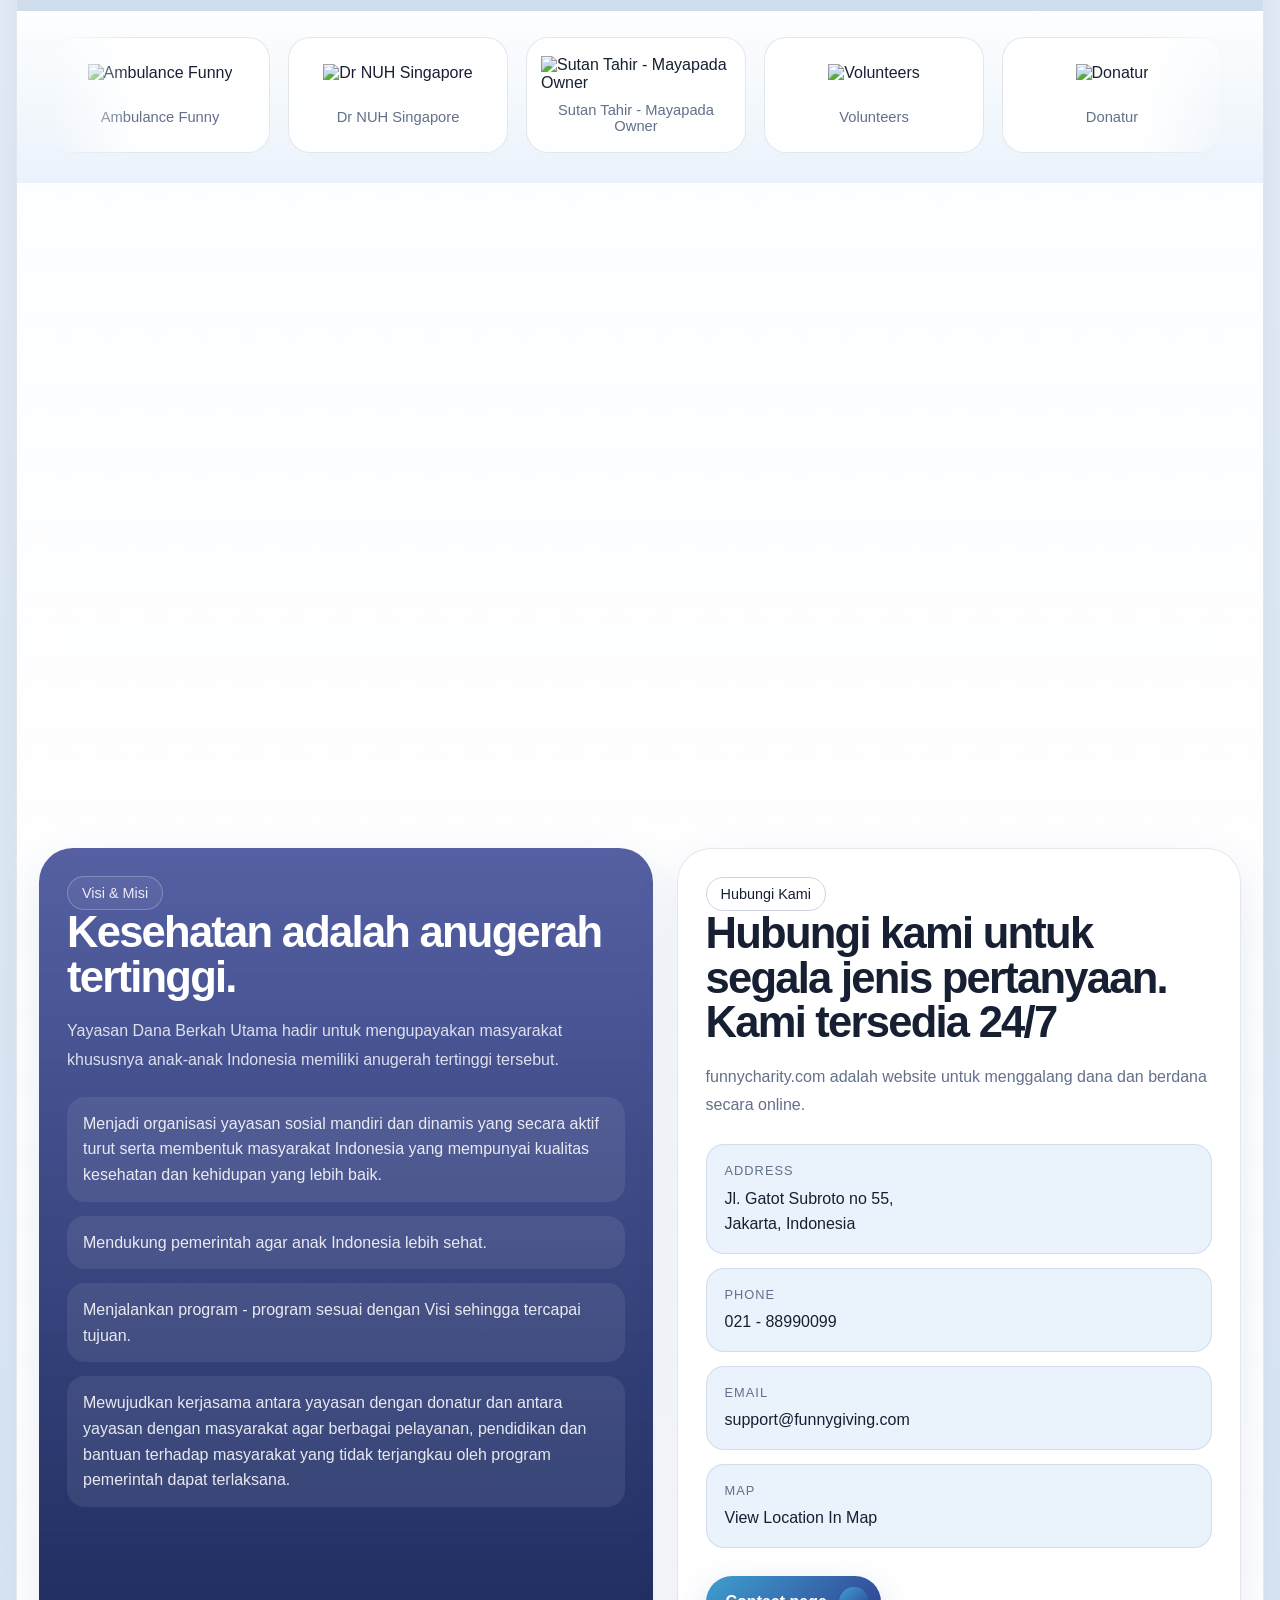
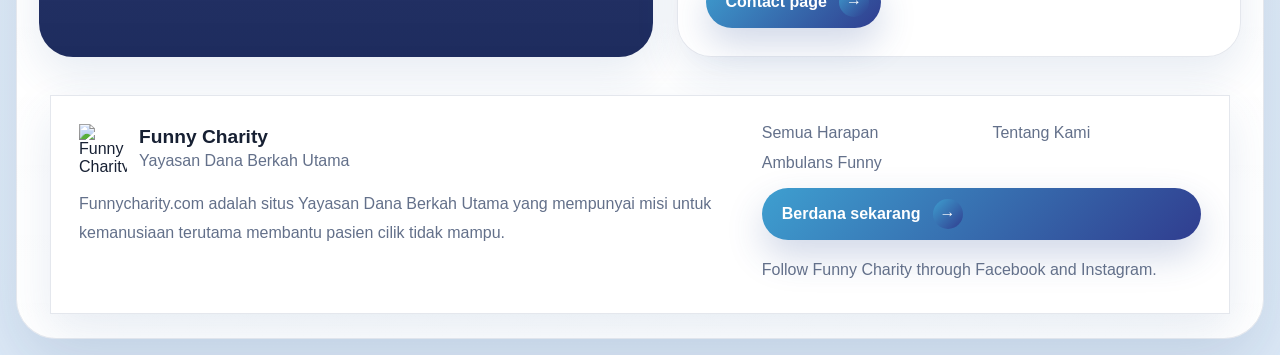
==== commit 4ebe7736: "feat: add scroll-reveal animations and typing effect to all sections - Unified IntersectionObserver " ====
--- a/index.html
+++ b/index.html
@@ -60,7 +60,7 @@
           <div class="wish-banner">
             <div class="wish-banner-copy">
               <span class="section-pill">Make A Wish</span>
-              <h2>Bring hope closer for a child who needs it most.</h2>
+              <h2 id="wb-heading">Bring hope closer for a child who needs it most.</h2>
               <p>
                 Share a child’s urgent need or heartfelt wish with us. Fill up the form
                 and our team will review it for the next possible support step.
@@ -410,5 +410,118 @@
         });
       })();
     </script>
+
+    <script>
+      /* ── Unified scroll-reveal + wish-banner typing + count-up ── */
+      (function () {
+        var reduced = window.matchMedia("(prefers-reduced-motion: reduce)").matches;
+
+        /* ── Count-up for .metric strong elements ─────────────────── */
+        function countUp(el) {
+          var target = parseFloat(el.textContent.replace(/[^\d.]/g, "")) || 0;
+          if (target === 0 || reduced) return;
+          var start    = 0;
+          var duration = 1200;
+          var startTs  = null;
+          function step(ts) {
+            if (!startTs) startTs = ts;
+            var progress = Math.min((ts - startTs) / duration, 1);
+            var eased    = 1 - Math.pow(1 - progress, 3);
+            el.textContent = Math.round(start + eased * (target - start));
+            if (progress < 1) requestAnimationFrame(step);
+            else el.textContent = target;
+          }
+          requestAnimationFrame(step);
+        }
+
+        /* ── Wish-banner heading typer ────────────────────────────── */
+        function runTyper(heading) {
+          var fullText   = heading.dataset.text;
+          var charDelay  = 28;
+          var startDelay = 220;
+          heading.textContent = "";
+          heading.classList.add("wb-cursor");
+          var i = 0;
+          function tick() {
+            if (i <= fullText.length) {
+              heading.textContent = fullText.slice(0, i++);
+              setTimeout(tick, charDelay);
+            } else {
+              setTimeout(function () { heading.classList.remove("wb-cursor"); }, 1200);
+            }
+          }
+          setTimeout(tick, startDelay);
+        }
+
+        /* ── Reveal handlers per target ───────────────────────────── */
+        function onReveal(el) {
+          /* Wish banner */
+          if (el.classList.contains("wish-banner")) {
+            el.classList.add("wb-visible");
+            var heading = el.querySelector("#wb-heading");
+            if (heading && !reduced) runTyper(heading);
+            return;
+          }
+
+          /* Hero media — also trigger count-up on metrics */
+          if (el.classList.contains("hero-media")) {
+            el.classList.add("sr-visible");
+            if (!reduced) {
+              el.querySelectorAll(".metric strong").forEach(function (m) {
+                setTimeout(function () { countUp(m); }, 520);
+              });
+            }
+            return;
+          }
+
+          /* Everything else */
+          el.classList.add("sr-visible");
+        }
+
+        /* ── Build target list ────────────────────────────────────── */
+        var selectors = [
+          ".nav",
+          ".wish-banner",
+          ".hero-media",
+          ".hero-grid",
+          ".partners",
+          ".section",
+          ".vision-card",
+          ".contact-card",
+          ".footer-panel"
+        ];
+
+        var targets = [];
+        selectors.forEach(function (sel) {
+          document.querySelectorAll(sel).forEach(function (el) {
+            targets.push(el);
+          });
+        });
+
+        /* ── Stash wish-banner heading text before typer clears it ── */
+        var wbHeading = document.getElementById("wb-heading");
+        if (wbHeading) wbHeading.dataset.text = wbHeading.textContent.trim();
+
+        /* ── Fallback: no IntersectionObserver ───────────────────── */
+        if (!("IntersectionObserver" in window)) {
+          targets.forEach(onReveal);
+          return;
+        }
+
+        var observer = new IntersectionObserver(
+          function (entries) {
+            entries.forEach(function (entry) {
+              if (entry.isIntersecting) {
+                onReveal(entry.target);
+                observer.unobserve(entry.target);
+              }
+            });
+          },
+          { threshold: 0.12, rootMargin: "0px 0px -40px 0px" }
+        );
+
+        targets.forEach(function (el) { observer.observe(el); });
+      })();
+    </script>
   </body>
 </html>
--- a/home-02.css
+++ b/home-02.css
@@ -293,6 +293,243 @@
   line-height: 1;
 }
 
+/* ════════════════════════════════════════════════════════════════
+   SCROLL-REVEAL — shared keyframes & initial states
+   ════════════════════════════════════════════════════════════════ */
+
+/* Shared keyframes */
+@keyframes sr-fade-up {
+  from { opacity: 0; transform: translateY(28px); }
+  to   { opacity: 1; transform: translateY(0); }
+}
+@keyframes sr-fade-down {
+  from { opacity: 0; transform: translateY(-22px); }
+  to   { opacity: 1; transform: translateY(0); }
+}
+@keyframes sr-fade-left {
+  from { opacity: 0; transform: translateX(-32px); }
+  to   { opacity: 1; transform: translateX(0); }
+}
+@keyframes sr-fade-right {
+  from { opacity: 0; transform: translateX(32px); }
+  to   { opacity: 1; transform: translateX(0); }
+}
+@keyframes sr-scale-up {
+  from { opacity: 0; transform: scale(0.94); }
+  to   { opacity: 1; transform: scale(1); }
+}
+
+/* ── Nav ──────────────────────────────────────────────────────── */
+.brand,
+.nav-links,
+.nav-actions {
+  opacity: 0;
+}
+.nav.sr-visible .brand {
+  animation: sr-fade-down 0.5s cubic-bezier(0.22, 0.84, 0.44, 1) 0.05s both;
+}
+.nav.sr-visible .nav-links {
+  animation: sr-fade-down 0.5s cubic-bezier(0.22, 0.84, 0.44, 1) 0.14s both;
+}
+.nav.sr-visible .nav-actions {
+  animation: sr-fade-down 0.5s cubic-bezier(0.22, 0.84, 0.44, 1) 0.22s both;
+}
+
+/* ── Hero media ───────────────────────────────────────────────── */
+.hero-media {
+  opacity: 0;
+}
+.hero-media.sr-visible {
+  animation: sr-scale-up 0.7s cubic-bezier(0.22, 0.84, 0.44, 1) 0.1s both;
+}
+
+/* ── Stats card (inside hero-media, revealed with it) ─────────── */
+.stats-card {
+  opacity: 0;
+}
+.hero-media.sr-visible .stats-card {
+  animation: sr-fade-up 0.55s cubic-bezier(0.22, 0.84, 0.44, 1) 0.5s both;
+}
+
+/* ── Hero grid ────────────────────────────────────────────────── */
+.eyebrow,
+.hero-copy h1,
+.hero-side p,
+.hero-actions {
+  opacity: 0;
+}
+.hero-grid.sr-visible .eyebrow {
+  animation: sr-fade-up 0.5s cubic-bezier(0.22, 0.84, 0.44, 1) 0.05s both;
+}
+.hero-grid.sr-visible .hero-copy h1 {
+  animation: sr-fade-up 0.65s cubic-bezier(0.22, 0.84, 0.44, 1) 0.16s both;
+}
+.hero-grid.sr-visible .hero-side p {
+  animation: sr-fade-up 0.5s cubic-bezier(0.22, 0.84, 0.44, 1) 0.28s both;
+}
+.hero-grid.sr-visible .hero-actions {
+  animation: sr-fade-up 0.5s cubic-bezier(0.22, 0.84, 0.44, 1) 0.38s both;
+}
+
+/* ── Partners section ─────────────────────────────────────────── */
+.partners {
+  opacity: 0;
+}
+.partners.sr-visible {
+  animation: sr-fade-up 0.6s cubic-bezier(0.22, 0.84, 0.44, 1) 0.05s both;
+}
+
+/* ── About section (two-column) ───────────────────────────────── */
+.panel-visual {
+  opacity: 0;
+}
+.content-pane .section-pill,
+.content-pane h2,
+.content-pane .lead,
+.content-pane .paragraph-spacer,
+.content-pane .button-row {
+  opacity: 0;
+}
+.section.sr-visible .panel-visual {
+  animation: sr-fade-left 0.65s cubic-bezier(0.22, 0.84, 0.44, 1) 0.05s both;
+}
+.section.sr-visible .content-pane .section-pill {
+  animation: sr-fade-right 0.5s cubic-bezier(0.22, 0.84, 0.44, 1) 0.15s both;
+}
+.section.sr-visible .content-pane h2 {
+  animation: sr-fade-right 0.6s cubic-bezier(0.22, 0.84, 0.44, 1) 0.25s both;
+}
+.section.sr-visible .content-pane .lead {
+  animation: sr-fade-right 0.55s cubic-bezier(0.22, 0.84, 0.44, 1) 0.35s both;
+}
+.section.sr-visible .content-pane .paragraph-spacer {
+  animation: sr-fade-right 0.5s cubic-bezier(0.22, 0.84, 0.44, 1) 0.43s both;
+}
+.section.sr-visible .content-pane .button-row {
+  animation: sr-fade-right 0.5s cubic-bezier(0.22, 0.84, 0.44, 1) 0.52s both;
+}
+
+/* ── Vision card ──────────────────────────────────────────────── */
+.vision-card {
+  opacity: 0;
+}
+.vision-card.sr-visible {
+  animation: sr-fade-left 0.65s cubic-bezier(0.22, 0.84, 0.44, 1) 0.05s both;
+}
+
+/* ── Contact card ─────────────────────────────────────────────── */
+.contact-card {
+  opacity: 0;
+}
+.contact-card.sr-visible {
+  animation: sr-fade-right 0.65s cubic-bezier(0.22, 0.84, 0.44, 1) 0.15s both;
+}
+
+/* ── Footer ───────────────────────────────────────────────────── */
+.footer-panel {
+  opacity: 0;
+}
+.footer-panel.sr-visible {
+  animation: sr-fade-up 0.6s cubic-bezier(0.22, 0.84, 0.44, 1) 0.05s both;
+}
+
+/* Reduced-motion: show everything instantly */
+@media (prefers-reduced-motion: reduce) {
+  .brand, .nav-links, .nav-actions,
+  .hero-media, .stats-card,
+  .eyebrow, .hero-copy h1, .hero-side p, .hero-actions,
+  .partners,
+  .panel-visual,
+  .content-pane .section-pill, .content-pane h2,
+  .content-pane .lead, .content-pane .paragraph-spacer, .content-pane .button-row,
+  .vision-card, .contact-card, .footer-panel {
+    opacity: 1 !important;
+    animation: none !important;
+  }
+}
+
+/* ════════════════════════════════════════════════════════════════ */
+
+/* ── Wish-banner typing cursor ───────────────────────────────── */
+@keyframes wb-blink {
+  0%, 100% { opacity: 1; }
+  50%       { opacity: 0; }
+}
+
+.wb-cursor::after {
+  content: "|";
+  display: inline-block;
+  margin-left: 2px;
+  color: #79b8ff;
+  font-weight: 300;
+  animation: wb-blink 0.75s step-start infinite;
+}
+
+/* ── Wish-banner entrance animations ─────────────────────────── */
+@keyframes wb-fade-up {
+  from { opacity: 0; transform: translateY(22px); }
+  to   { opacity: 1; transform: translateY(0); }
+}
+
+@keyframes wb-fade-left {
+  from { opacity: 0; transform: translateX(-18px); }
+  to   { opacity: 1; transform: translateX(0); }
+}
+
+@keyframes wb-slide-right {
+  from { opacity: 0; transform: translateX(28px); }
+  to   { opacity: 1; transform: translateX(0); }
+}
+
+@keyframes wb-dot-pulse {
+  0%, 100% { box-shadow: 0 0 12px rgba(121, 184, 255, 0.6); }
+  50%       { box-shadow: 0 0 20px rgba(121, 184, 255, 1); }
+}
+
+/* Initial hidden state — overridden when .wb-visible is added */
+.wish-banner .section-pill,
+.wish-banner-copy h2,
+.wish-banner-copy p,
+.wish-banner-meta,
+.wish-banner-side {
+  opacity: 0;
+}
+
+/* Trigger animations once the banner scrolls into view */
+.wish-banner.wb-visible .section-pill {
+  animation: wb-fade-left 0.55s cubic-bezier(0.22, 0.84, 0.44, 1) 0.05s both;
+}
+.wish-banner.wb-visible .wish-banner-copy h2 {
+  animation: wb-fade-up 0.65s cubic-bezier(0.22, 0.84, 0.44, 1) 0.18s both;
+}
+.wish-banner.wb-visible .wish-banner-copy p {
+  animation: wb-fade-up 0.55s cubic-bezier(0.22, 0.84, 0.44, 1) 0.32s both;
+}
+.wish-banner.wb-visible .wish-banner-meta {
+  animation: wb-fade-up 0.55s cubic-bezier(0.22, 0.84, 0.44, 1) 0.45s both;
+}
+.wish-banner.wb-visible .wish-banner-side {
+  animation: wb-slide-right 0.65s cubic-bezier(0.22, 0.84, 0.44, 1) 0.28s both;
+}
+
+/* Keep the dot pulse going after reveal */
+.wish-banner.wb-visible .wish-banner-meta span::before {
+  animation: wb-dot-pulse 2.4s ease-in-out 1.1s infinite;
+}
+
+/* Respect reduced-motion preferences */
+@media (prefers-reduced-motion: reduce) {
+  .wish-banner .section-pill,
+  .wish-banner-copy h2,
+  .wish-banner-copy p,
+  .wish-banner-meta,
+  .wish-banner-side {
+    opacity: 1;
+    animation: none !important;
+  }
+}
+/* ───────────────────────────────────────────────────────────── */
+
 .wish-banner {
   position: relative;
   display: flex;
